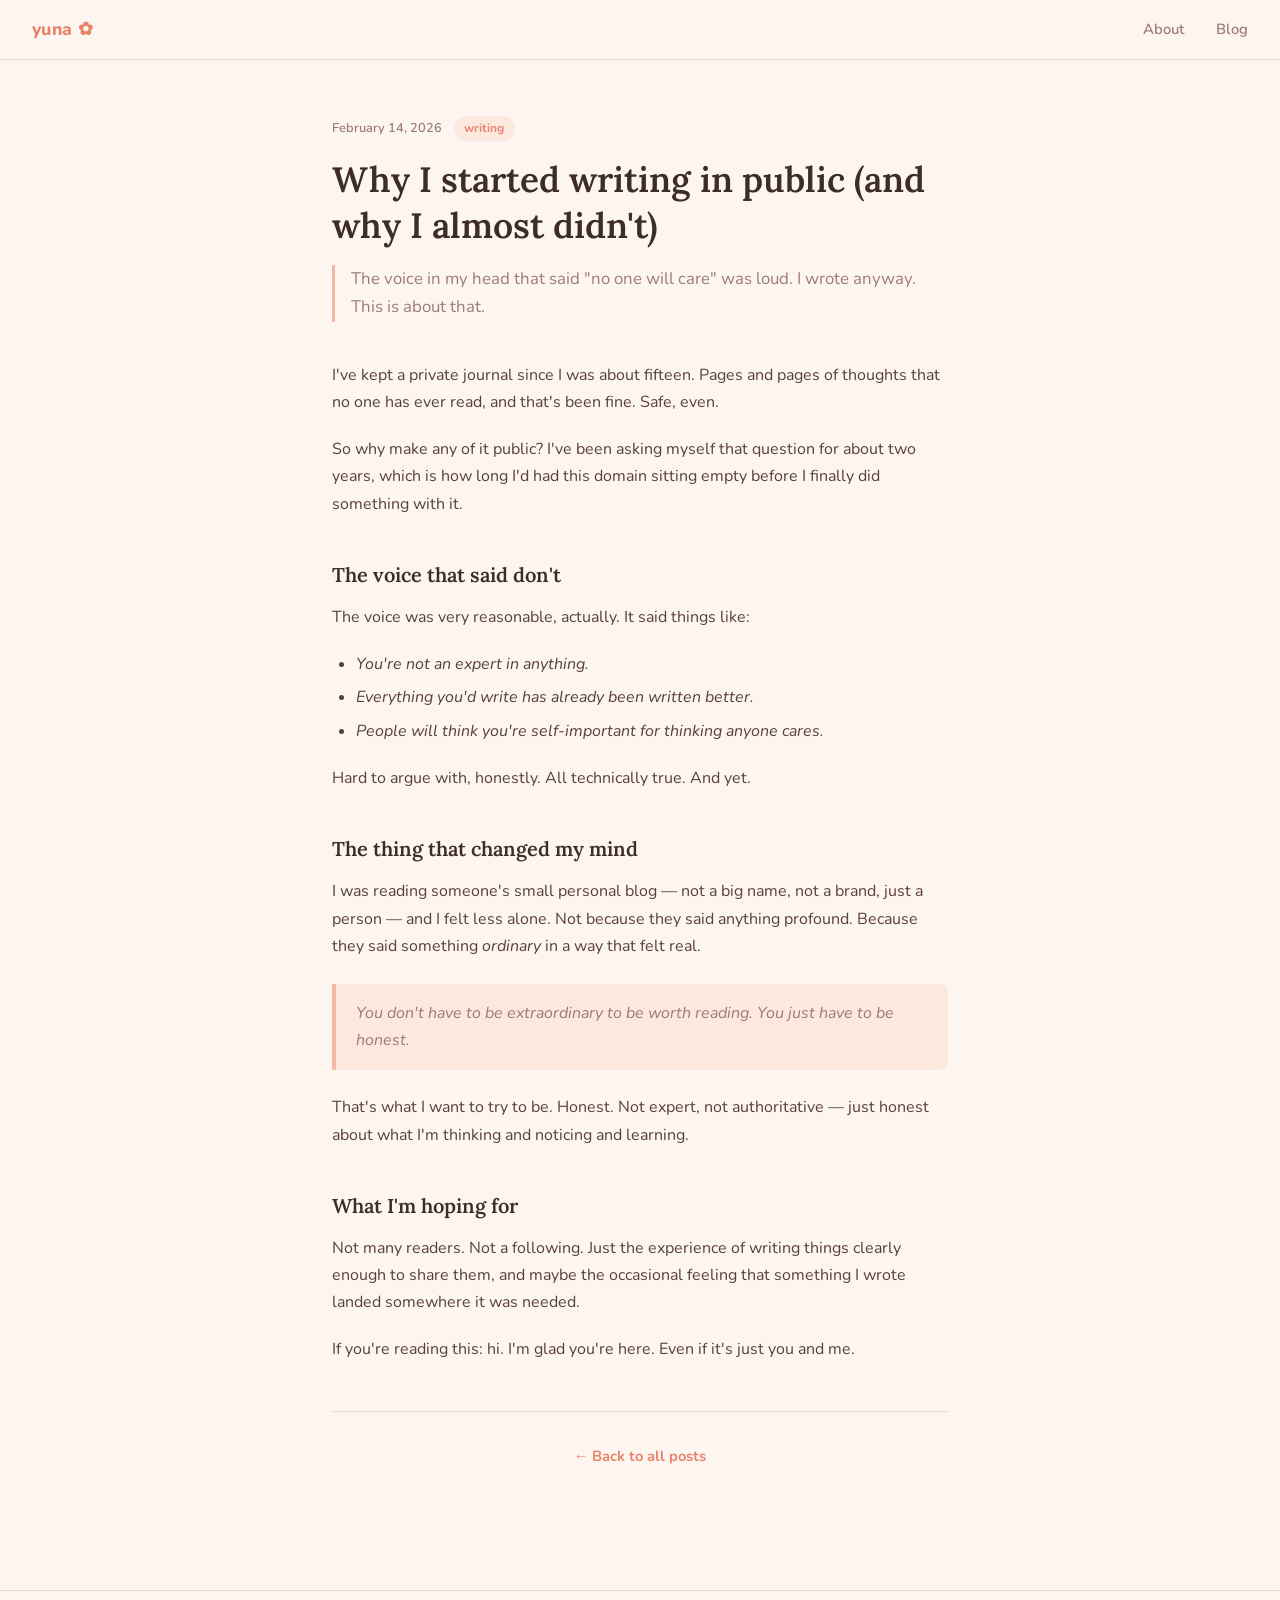
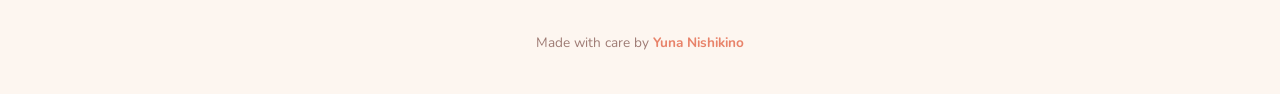
==== posts/2026-02-14-writing-in-public.html @ 8c565612 "Initial site launch — Yuna Nishikino's blog Homepage, about section, 4 blog posts, shared CSS, and p" ====
<!DOCTYPE html>
<html lang="en">
<head>
  <meta charset="UTF-8" />
  <meta name="viewport" content="width=device-width, initial-scale=1.0" />
  <title>Why I started writing in public — Yuna Nishikino</title>
  <link rel="preconnect" href="https://fonts.googleapis.com" />
  <link rel="preconnect" href="https://fonts.gstatic.com" crossorigin />
  <link href="https://fonts.googleapis.com/css2?family=Nunito:wght@400;600;700;800&family=Lora:ital,wght@0,400;0,600;1,400&display=swap" rel="stylesheet" />
  <link rel="stylesheet" href="../css/style.css" />
</head>
<body>

  <nav>
    <a class="nav-logo" href="../index.html">yuna ✿</a>
    <ul class="nav-links">
      <li><a href="../index.html#about">About</a></li>
      <li><a href="../index.html#blog">Blog</a></li>
    </ul>
  </nav>

  <main class="post-page">
    <article>
      <header class="post-header">
        <div class="post-meta">
          <span class="post-date">February 14, 2026</span>
          <span class="post-tag">writing</span>
        </div>
        <h1>Why I started writing in public (and why I almost didn't)</h1>
        <p class="post-lead">The voice in my head that said "no one will care" was loud. I wrote anyway. This is about that.</p>
      </header>

      <div class="post-body">
        <p>I've kept a private journal since I was about fifteen. Pages and pages of thoughts that no one has ever read, and that's been fine. Safe, even.</p>

        <p>So why make any of it public? I've been asking myself that question for about two years, which is how long I'd had this domain sitting empty before I finally did something with it.</p>

        <h2>The voice that said don't</h2>

        <p>The voice was very reasonable, actually. It said things like:</p>

        <ul>
          <li><em>You're not an expert in anything.</em></li>
          <li><em>Everything you'd write has already been written better.</em></li>
          <li><em>People will think you're self-important for thinking anyone cares.</em></li>
        </ul>

        <p>Hard to argue with, honestly. All technically true. And yet.</p>

        <h2>The thing that changed my mind</h2>

        <p>I was reading someone's small personal blog — not a big name, not a brand, just a person — and I felt less alone. Not because they said anything profound. Because they said something <em>ordinary</em> in a way that felt real.</p>

        <blockquote>You don't have to be extraordinary to be worth reading. You just have to be honest.</blockquote>

        <p>That's what I want to try to be. Honest. Not expert, not authoritative — just honest about what I'm thinking and noticing and learning.</p>

        <h2>What I'm hoping for</h2>

        <p>Not many readers. Not a following. Just the experience of writing things clearly enough to share them, and maybe the occasional feeling that something I wrote landed somewhere it was needed.</p>

        <p>If you're reading this: hi. I'm glad you're here. Even if it's just you and me.</p>
      </div>
    </article>

    <footer class="post-footer">
      <a class="back-link" href="../index.html">← Back to all posts</a>
    </footer>
  </main>

  <footer>
    <p>Made with care by <a href="https://github.com/yuna-s">Yuna Nishikino</a></p>
  </footer>

</body>
</html>
---- css/style.css ----
*, *::before, *::after {
  box-sizing: border-box;
  margin: 0;
  padding: 0;
}

:root {
  --bg:        #fdf6f0;
  --surface:   #fff9f5;
  --rose:      #e8836a;
  --rose-light:#f5b8a8;
  --peach:     #fce8dd;
  --text:      #3d2c28;
  --muted:     #9e7b74;
  --border:    #f0d9d0;
  --tag-bg:    #fde8e0;
}

html { scroll-behavior: smooth; }

body {
  font-family: 'Nunito', sans-serif;
  background: var(--bg);
  color: var(--text);
  line-height: 1.7;
}

/* ── NAV ── */
nav {
  position: sticky;
  top: 0;
  z-index: 100;
  background: rgba(253, 246, 240, 0.88);
  backdrop-filter: blur(10px);
  border-bottom: 1px solid var(--border);
  display: flex;
  justify-content: space-between;
  align-items: center;
  padding: 0 2rem;
  height: 60px;
}

.nav-logo {
  font-size: 1.1rem;
  font-weight: 800;
  color: var(--rose);
  text-decoration: none;
  letter-spacing: 0.02em;
}

.nav-links {
  display: flex;
  gap: 2rem;
  list-style: none;
}

.nav-links a {
  text-decoration: none;
  color: var(--muted);
  font-weight: 600;
  font-size: 0.92rem;
  transition: color 0.2s;
}

.nav-links a:hover { color: var(--rose); }

/* ── HERO ── */
.hero {
  max-width: 720px;
  margin: 0 auto;
  padding: 80px 2rem 60px;
  text-align: center;
}

.avatar {
  width: 96px;
  height: 96px;
  border-radius: 50%;
  background: linear-gradient(135deg, var(--rose-light), var(--rose));
  display: flex;
  align-items: center;
  justify-content: center;
  font-size: 2.4rem;
  margin: 0 auto 1.5rem;
  box-shadow: 0 4px 20px rgba(232, 131, 106, 0.3);
}

.hero h1 {
  font-family: 'Lora', serif;
  font-size: clamp(2rem, 5vw, 2.8rem);
  font-weight: 600;
  color: var(--text);
  margin-bottom: 0.4rem;
}

.hero .handle {
  color: var(--rose);
  font-size: 0.95rem;
  font-weight: 700;
  letter-spacing: 0.05em;
  margin-bottom: 1rem;
}

.hero p {
  color: var(--muted);
  font-size: 1.05rem;
  max-width: 480px;
  margin: 0 auto 2rem;
}

.hero-tags {
  display: flex;
  flex-wrap: wrap;
  gap: 0.5rem;
  justify-content: center;
}

/* ── TAGS ── */
.tag {
  background: var(--tag-bg);
  color: var(--rose);
  font-size: 0.82rem;
  font-weight: 700;
  padding: 0.3rem 0.9rem;
  border-radius: 999px;
  border: 1px solid var(--rose-light);
}

/* ── DIVIDER ── */
.divider {
  text-align: center;
  color: var(--rose-light);
  font-size: 1.4rem;
  letter-spacing: 0.4em;
  padding: 0.5rem 0 2.5rem;
  user-select: none;
}

/* ── SECTION ── */
section {
  max-width: 720px;
  margin: 0 auto;
  padding: 0 2rem 72px;
}

.section-title {
  font-family: 'Lora', serif;
  font-size: 1.5rem;
  font-weight: 600;
  color: var(--text);
  margin-bottom: 1.5rem;
  display: flex;
  align-items: center;
  gap: 0.6rem;
}

.section-title::after {
  content: '';
  flex: 1;
  height: 1px;
  background: var(--border);
  margin-left: 0.4rem;
}

/* ── ABOUT CARD ── */
.about-card {
  background: var(--surface);
  border: 1px solid var(--border);
  border-radius: 16px;
  padding: 2rem;
  display: grid;
  gap: 1rem;
}

.about-card p {
  color: var(--muted);
  font-size: 0.97rem;
}

.about-card p strong { color: var(--text); }

.about-links {
  display: flex;
  gap: 0.75rem;
  flex-wrap: wrap;
  margin-top: 0.5rem;
}

/* ── BUTTONS ── */
.btn {
  display: inline-flex;
  align-items: center;
  gap: 0.4rem;
  padding: 0.45rem 1.1rem;
  border-radius: 999px;
  font-size: 0.88rem;
  font-weight: 700;
  text-decoration: none;
  transition: all 0.2s;
}

.btn-primary {
  background: var(--rose);
  color: #fff;
}

.btn-primary:hover {
  background: #d4705a;
  transform: translateY(-1px);
  box-shadow: 0 4px 12px rgba(232,131,106,0.35);
}

.btn-outline {
  background: transparent;
  color: var(--rose);
  border: 1.5px solid var(--rose-light);
}

.btn-outline:hover {
  background: var(--peach);
  transform: translateY(-1px);
}

/* ── BLOG GRID ── */
.blog-grid {
  display: grid;
  gap: 1.25rem;
}

.post-card {
  background: var(--surface);
  border: 1px solid var(--border);
  border-radius: 16px;
  padding: 1.5rem 1.75rem;
  text-decoration: none;
  color: inherit;
  display: grid;
  gap: 0.5rem;
  transition: all 0.2s;
  position: relative;
  overflow: hidden;
}

.post-card::before {
  content: '';
  position: absolute;
  left: 0; top: 0; bottom: 0;
  width: 4px;
  background: var(--rose-light);
  border-radius: 4px 0 0 4px;
  transition: background 0.2s;
}

.post-card:hover {
  border-color: var(--rose-light);
  transform: translateY(-2px);
  box-shadow: 0 6px 24px rgba(232,131,106,0.12);
}

.post-card:hover::before {
  background: var(--rose);
}

.post-meta {
  display: flex;
  align-items: center;
  gap: 0.75rem;
  flex-wrap: wrap;
}

.post-date {
  font-size: 0.8rem;
  color: var(--muted);
  font-weight: 600;
}

.post-tag {
  font-size: 0.75rem;
  font-weight: 700;
  color: var(--rose);
  background: var(--tag-bg);
  padding: 0.15rem 0.65rem;
  border-radius: 999px;
}

.post-title {
  font-family: 'Lora', serif;
  font-size: 1.1rem;
  font-weight: 600;
  color: var(--text);
  line-height: 1.4;
}

.post-excerpt {
  font-size: 0.9rem;
  color: var(--muted);
}

.post-read {
  font-size: 0.82rem;
  font-weight: 700;
  color: var(--rose);
  margin-top: 0.25rem;
}

/* ── POST PAGE ── */
.post-page {
  max-width: 680px;
  margin: 0 auto;
  padding: 56px 2rem 80px;
}

.post-header {
  margin-bottom: 2.5rem;
}

.post-header .post-meta {
  margin-bottom: 1rem;
}

.post-header h1 {
  font-family: 'Lora', serif;
  font-size: clamp(1.6rem, 4vw, 2.2rem);
  font-weight: 600;
  line-height: 1.3;
  margin-bottom: 0.75rem;
}

.post-header .post-lead {
  color: var(--muted);
  font-size: 1.05rem;
  border-left: 3px solid var(--rose-light);
  padding-left: 1rem;
  margin-top: 1rem;
}

.post-body {
  font-size: 1rem;
  color: var(--text);
}

.post-body h2 {
  font-family: 'Lora', serif;
  font-size: 1.25rem;
  font-weight: 600;
  margin: 2.5rem 0 0.75rem;
  color: var(--text);
}

.post-body p {
  margin-bottom: 1.25rem;
  color: #5a3f3a;
}

.post-body a {
  color: var(--rose);
  text-decoration: underline;
  text-underline-offset: 3px;
}

.post-body ul, .post-body ol {
  padding-left: 1.5rem;
  margin-bottom: 1.25rem;
  color: #5a3f3a;
}

.post-body li { margin-bottom: 0.4rem; }

.post-body blockquote {
  background: var(--peach);
  border-left: 4px solid var(--rose-light);
  border-radius: 0 8px 8px 0;
  padding: 1rem 1.25rem;
  margin: 1.5rem 0;
  color: var(--muted);
  font-style: italic;
}

.post-body hr {
  border: none;
  border-top: 1px solid var(--border);
  margin: 2rem 0;
}

.post-footer {
  margin-top: 3rem;
  padding-top: 2rem;
  border-top: 1px solid var(--border);
}

.back-link {
  display: inline-flex;
  align-items: center;
  gap: 0.4rem;
  color: var(--rose);
  text-decoration: none;
  font-weight: 700;
  font-size: 0.92rem;
  transition: gap 0.2s;
}

.back-link:hover { gap: 0.65rem; }

/* ── FOOTER ── */
footer {
  text-align: center;
  padding: 2.5rem 2rem;
  border-top: 1px solid var(--border);
  color: var(--muted);
  font-size: 0.85rem;
}

footer a {
  color: var(--rose);
  text-decoration: none;
  font-weight: 700;
}

footer a:hover { text-decoration: underline; }

/* ── RESPONSIVE ── */
@media (max-width: 520px) {
  nav { padding: 0 1.2rem; }
  .hero { padding: 56px 1.2rem 48px; }
  section { padding: 0 1.2rem 56px; }
  .about-card { padding: 1.4rem; }
  .post-card { padding: 1.2rem 1.4rem; }
  .post-page { padding: 40px 1.2rem 64px; }
}
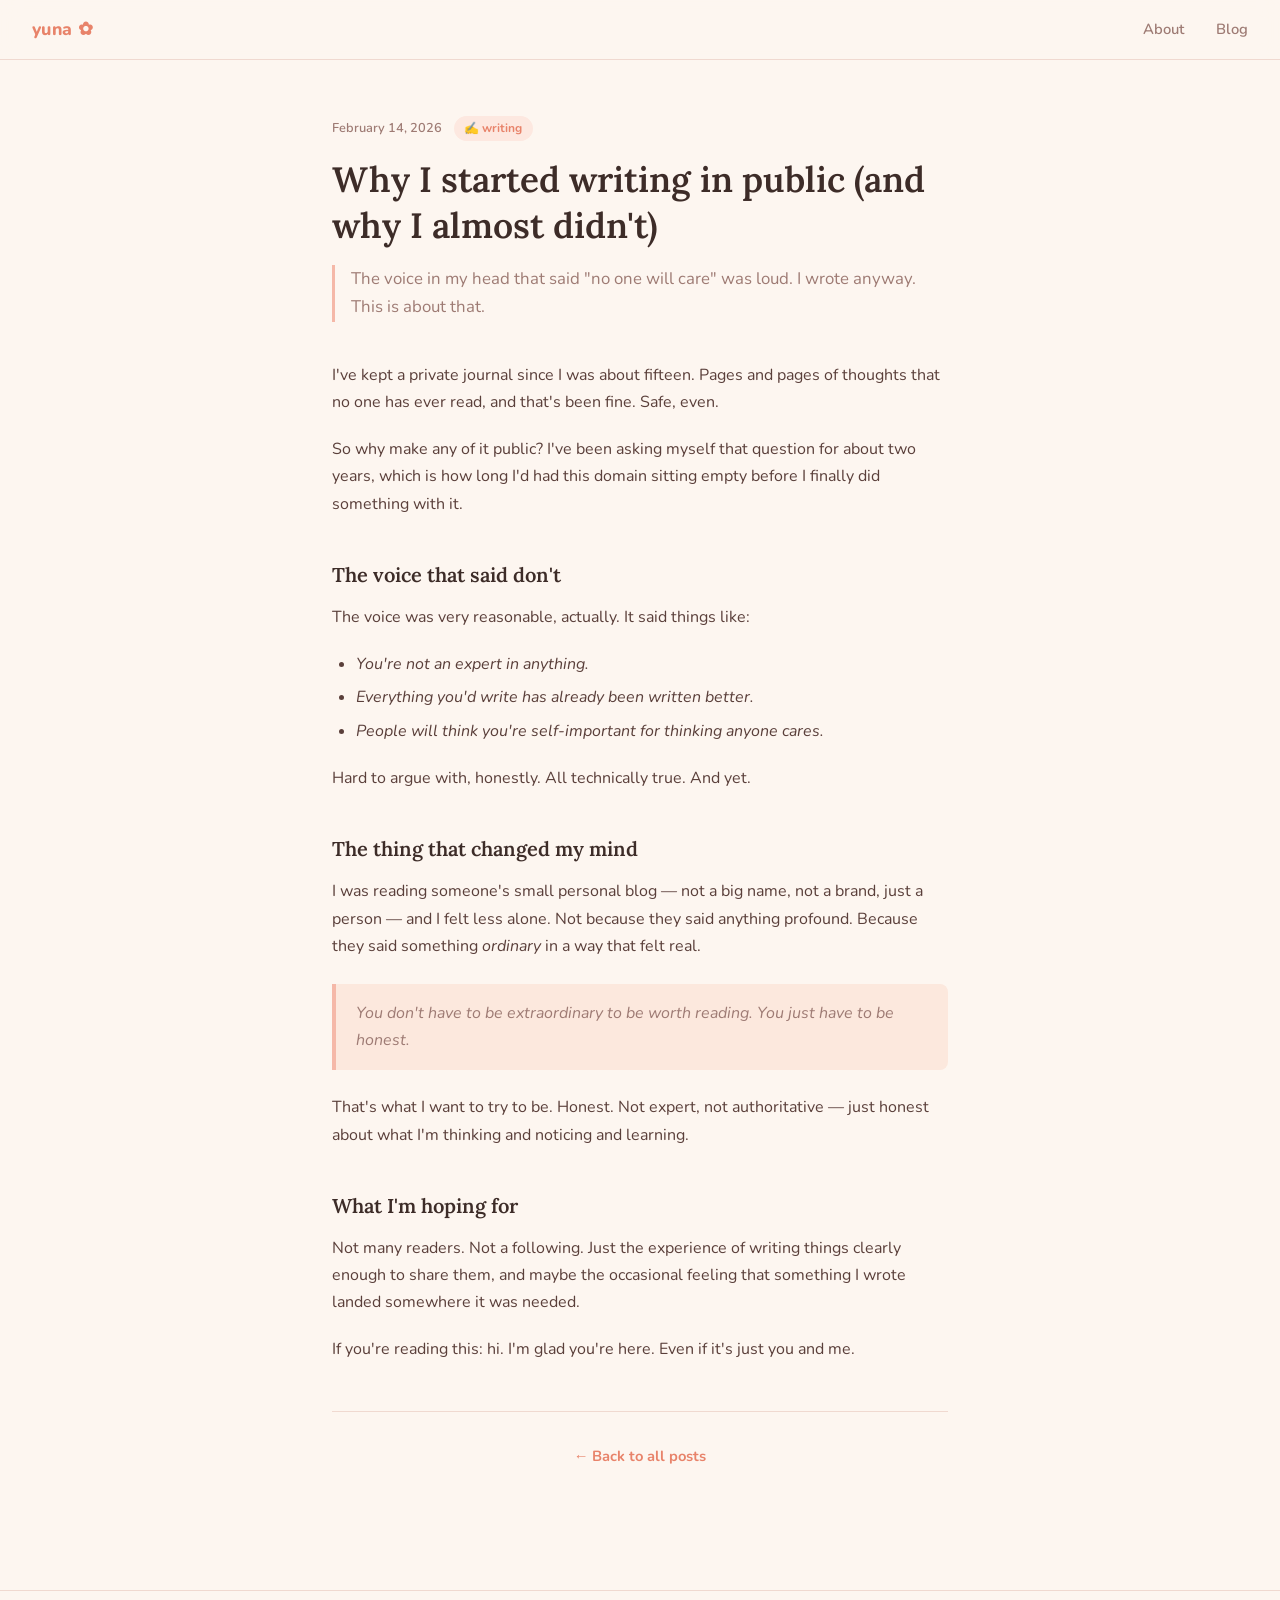
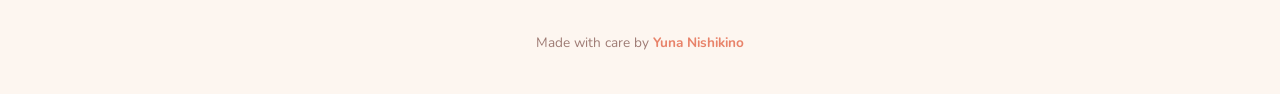
==== commit 7a42e39e: "Add tag filtering, search, and sidebar; fix script on file:// protocol - Tag filter buttons + sideba" ====
--- a/posts/2026-02-14-writing-in-public.html
+++ b/posts/2026-02-14-writing-in-public.html
@@ -24,7 +24,7 @@
       <header class="post-header">
         <div class="post-meta">
           <span class="post-date">February 14, 2026</span>
-          <span class="post-tag">writing</span>
+          <a class="post-tag" href="../index.html?tag=writing">✍️ writing</a>
         </div>
         <h1>Why I started writing in public (and why I almost didn't)</h1>
         <p class="post-lead">The voice in my head that said "no one will care" was loud. I wrote anyway. This is about that.</p>
--- a/css/style.css
+++ b/css/style.css
@@ -136,11 +136,20 @@
   user-select: none;
 }
 
+/* ── CONTENT WRAPPER (main + sidebar) ── */
+.content-wrapper {
+  max-width: 1100px;
+  margin: 0 auto;
+  padding: 0 2rem 80px;
+  display: grid;
+  grid-template-columns: 1fr 272px;
+  gap: 2.5rem;
+  align-items: start;
+}
+
 /* ── SECTION ── */
 section {
-  max-width: 720px;
-  margin: 0 auto;
-  padding: 0 2rem 72px;
+  padding-bottom: 56px;
 }
 
 .section-title {
@@ -172,11 +181,7 @@
   gap: 1rem;
 }
 
-.about-card p {
-  color: var(--muted);
-  font-size: 0.97rem;
-}
-
+.about-card p { color: var(--muted); font-size: 0.97rem; }
 .about-card p strong { color: var(--text); }
 
 .about-links {
@@ -199,33 +204,59 @@
   transition: all 0.2s;
 }
 
-.btn-primary {
-  background: var(--rose);
-  color: #fff;
-}
-
+.btn-primary { background: var(--rose); color: #fff; }
 .btn-primary:hover {
   background: #d4705a;
   transform: translateY(-1px);
   box-shadow: 0 4px 12px rgba(232,131,106,0.35);
 }
 
-.btn-outline {
-  background: transparent;
-  color: var(--rose);
-  border: 1.5px solid var(--rose-light);
-}
-
-.btn-outline:hover {
+.btn-outline { background: transparent; color: var(--rose); border: 1.5px solid var(--rose-light); }
+.btn-outline:hover { background: var(--peach); transform: translateY(-1px); }
+
+/* ── TAG FILTER BAR ── */
+.tag-filters {
+  display: flex;
+  flex-wrap: wrap;
+  gap: 0.5rem;
+  margin-bottom: 1.25rem;
+}
+
+.filter-btn {
+  background: var(--surface);
+  border: 1.5px solid var(--border);
+  color: var(--muted);
+  font-family: 'Nunito', sans-serif;
+  font-size: 0.85rem;
+  font-weight: 700;
+  padding: 0.35rem 1rem;
+  border-radius: 999px;
+  cursor: pointer;
+  transition: all 0.18s;
+}
+
+.filter-btn:hover {
+  border-color: var(--rose-light);
+  color: var(--rose);
   background: var(--peach);
-  transform: translateY(-1px);
+}
+
+.filter-btn.active {
+  background: var(--rose);
+  border-color: var(--rose);
+  color: #fff;
+}
+
+/* ── NO RESULTS ── */
+.no-results {
+  color: var(--muted);
+  font-size: 0.95rem;
+  padding: 2rem 0;
+  text-align: center;
 }
 
 /* ── BLOG GRID ── */
-.blog-grid {
-  display: grid;
-  gap: 1.25rem;
-}
+.blog-grid { display: grid; gap: 1.25rem; }
 
 .post-card {
   background: var(--surface);
@@ -257,9 +288,7 @@
   box-shadow: 0 6px 24px rgba(232,131,106,0.12);
 }
 
-.post-card:hover::before {
-  background: var(--rose);
-}
+.post-card:hover::before { background: var(--rose); }
 
 .post-meta {
   display: flex;
@@ -268,11 +297,7 @@
   flex-wrap: wrap;
 }
 
-.post-date {
-  font-size: 0.8rem;
-  color: var(--muted);
-  font-weight: 600;
-}
+.post-date { font-size: 0.8rem; color: var(--muted); font-weight: 600; }
 
 .post-tag {
   font-size: 0.75rem;
@@ -281,6 +306,12 @@
   background: var(--tag-bg);
   padding: 0.15rem 0.65rem;
   border-radius: 999px;
+  transition: all 0.15s;
+}
+
+.post-tag:hover {
+  background: var(--rose);
+  color: #fff;
 }
 
 .post-title {
@@ -291,16 +322,199 @@
   line-height: 1.4;
 }
 
-.post-excerpt {
-  font-size: 0.9rem;
-  color: var(--muted);
-}
+.post-excerpt { font-size: 0.9rem; color: var(--muted); }
 
 .post-read {
   font-size: 0.82rem;
   font-weight: 700;
   color: var(--rose);
   margin-top: 0.25rem;
+}
+
+/* ── SIDEBAR ── */
+.sidebar {
+  position: sticky;
+  top: 76px;
+  display: flex;
+  flex-direction: column;
+  gap: 1.25rem;
+}
+
+.sidebar-widget {
+  background: var(--surface);
+  border: 1px solid var(--border);
+  border-radius: 16px;
+  padding: 1.25rem 1.4rem;
+}
+
+.widget-title {
+  font-family: 'Lora', serif;
+  font-size: 1rem;
+  font-weight: 600;
+  color: var(--text);
+  margin-bottom: 1rem;
+  padding-bottom: 0.6rem;
+  border-bottom: 1px solid var(--border);
+}
+
+/* Search */
+.search-box {
+  position: relative;
+}
+
+.search-box input {
+  width: 100%;
+  background: var(--bg);
+  border: 1.5px solid var(--border);
+  border-radius: 999px;
+  padding: 0.5rem 1rem 0.5rem 2.2rem;
+  font-family: 'Nunito', sans-serif;
+  font-size: 0.88rem;
+  color: var(--text);
+  outline: none;
+  transition: border-color 0.2s;
+}
+
+.search-box input::placeholder { color: var(--muted); }
+.search-box input:focus { border-color: var(--rose-light); }
+
+.search-icon {
+  position: absolute;
+  left: 0.75rem;
+  top: 50%;
+  transform: translateY(-50%);
+  color: var(--muted);
+  font-size: 1rem;
+  pointer-events: none;
+}
+
+/* Tag cloud */
+.tag-cloud {
+  display: flex;
+  flex-wrap: wrap;
+  gap: 0.45rem;
+}
+
+.cloud-tag {
+  background: var(--bg);
+  border: 1.5px solid var(--border);
+  color: var(--muted);
+  font-family: 'Nunito', sans-serif;
+  font-size: 0.8rem;
+  font-weight: 700;
+  padding: 0.3rem 0.75rem;
+  border-radius: 999px;
+  cursor: pointer;
+  transition: all 0.18s;
+  display: flex;
+  align-items: center;
+  gap: 0.3rem;
+}
+
+.cloud-tag:hover {
+  border-color: var(--rose-light);
+  color: var(--rose);
+  background: var(--peach);
+}
+
+.cloud-tag.active {
+  background: var(--rose);
+  border-color: var(--rose);
+  color: #fff;
+}
+
+.tag-count {
+  background: rgba(255,255,255,0.35);
+  font-size: 0.72rem;
+  padding: 0 0.3rem;
+  border-radius: 4px;
+  line-height: 1.4;
+}
+
+.cloud-tag.active .tag-count { background: rgba(255,255,255,0.3); }
+
+/* Recent posts */
+.recent-posts {
+  list-style: none;
+  display: flex;
+  flex-direction: column;
+  gap: 0.75rem;
+}
+
+.recent-posts a {
+  display: grid;
+  grid-template-columns: auto 1fr;
+  grid-template-rows: auto auto;
+  column-gap: 0.5rem;
+  row-gap: 0.15rem;
+  text-decoration: none;
+  color: inherit;
+  padding: 0.5rem 0.6rem;
+  border-radius: 8px;
+  transition: background 0.15s;
+}
+
+.recent-posts a:hover { background: var(--peach); }
+
+.recent-tag {
+  grid-column: 1;
+  grid-row: 1;
+  font-size: 0.7rem;
+  font-weight: 700;
+  color: var(--rose);
+  background: var(--tag-bg);
+  padding: 0.1rem 0.5rem;
+  border-radius: 999px;
+  align-self: center;
+  white-space: nowrap;
+}
+
+.recent-title {
+  grid-column: 2;
+  grid-row: 1 / 3;
+  font-size: 0.83rem;
+  font-weight: 600;
+  color: var(--text);
+  line-height: 1.35;
+  align-self: center;
+}
+
+.recent-date {
+  grid-column: 1;
+  grid-row: 2;
+  font-size: 0.7rem;
+  color: var(--muted);
+  white-space: nowrap;
+}
+
+/* Stats widget */
+.stats-grid {
+  display: grid;
+  grid-template-columns: repeat(3, 1fr);
+  gap: 0.5rem;
+  text-align: center;
+}
+
+.stat-item {
+  background: var(--bg);
+  border-radius: 10px;
+  padding: 0.6rem 0.25rem;
+  display: flex;
+  flex-direction: column;
+  gap: 0.1rem;
+}
+
+.stat-num {
+  font-size: 1.3rem;
+  font-weight: 800;
+  color: var(--rose);
+  line-height: 1;
+}
+
+.stat-label {
+  font-size: 0.72rem;
+  color: var(--muted);
+  font-weight: 600;
 }
 
 /* ── POST PAGE ── */
@@ -310,13 +524,8 @@
   padding: 56px 2rem 80px;
 }
 
-.post-header {
-  margin-bottom: 2.5rem;
-}
-
-.post-header .post-meta {
-  margin-bottom: 1rem;
-}
+.post-header { margin-bottom: 2.5rem; }
+.post-header .post-meta { margin-bottom: 1rem; }
 
 .post-header h1 {
   font-family: 'Lora', serif;
@@ -334,10 +543,13 @@
   margin-top: 1rem;
 }
 
-.post-body {
-  font-size: 1rem;
-  color: var(--text);
-}
+/* clickable tag on post pages */
+.post-header .post-tag {
+  text-decoration: none;
+  display: inline-block;
+}
+
+.post-body { font-size: 1rem; color: var(--text); }
 
 .post-body h2 {
   font-family: 'Lora', serif;
@@ -347,10 +559,7 @@
   color: var(--text);
 }
 
-.post-body p {
-  margin-bottom: 1.25rem;
-  color: #5a3f3a;
-}
+.post-body p { margin-bottom: 1.25rem; color: #5a3f3a; }
 
 .post-body a {
   color: var(--rose);
@@ -410,20 +619,31 @@
   font-size: 0.85rem;
 }
 
-footer a {
-  color: var(--rose);
-  text-decoration: none;
-  font-weight: 700;
-}
-
+footer a { color: var(--rose); text-decoration: none; font-weight: 700; }
 footer a:hover { text-decoration: underline; }
 
 /* ── RESPONSIVE ── */
+@media (max-width: 820px) {
+  .content-wrapper {
+    grid-template-columns: 1fr;
+  }
+
+  .sidebar {
+    position: static;
+    display: grid;
+    grid-template-columns: 1fr 1fr;
+    gap: 1rem;
+  }
+
+  .sidebar-widget:first-child { grid-column: 1 / -1; }
+}
+
 @media (max-width: 520px) {
   nav { padding: 0 1.2rem; }
   .hero { padding: 56px 1.2rem 48px; }
-  section { padding: 0 1.2rem 56px; }
+  .content-wrapper { padding: 0 1.2rem 56px; }
   .about-card { padding: 1.4rem; }
   .post-card { padding: 1.2rem 1.4rem; }
   .post-page { padding: 40px 1.2rem 64px; }
-}
+  .sidebar { grid-template-columns: 1fr; }
+}
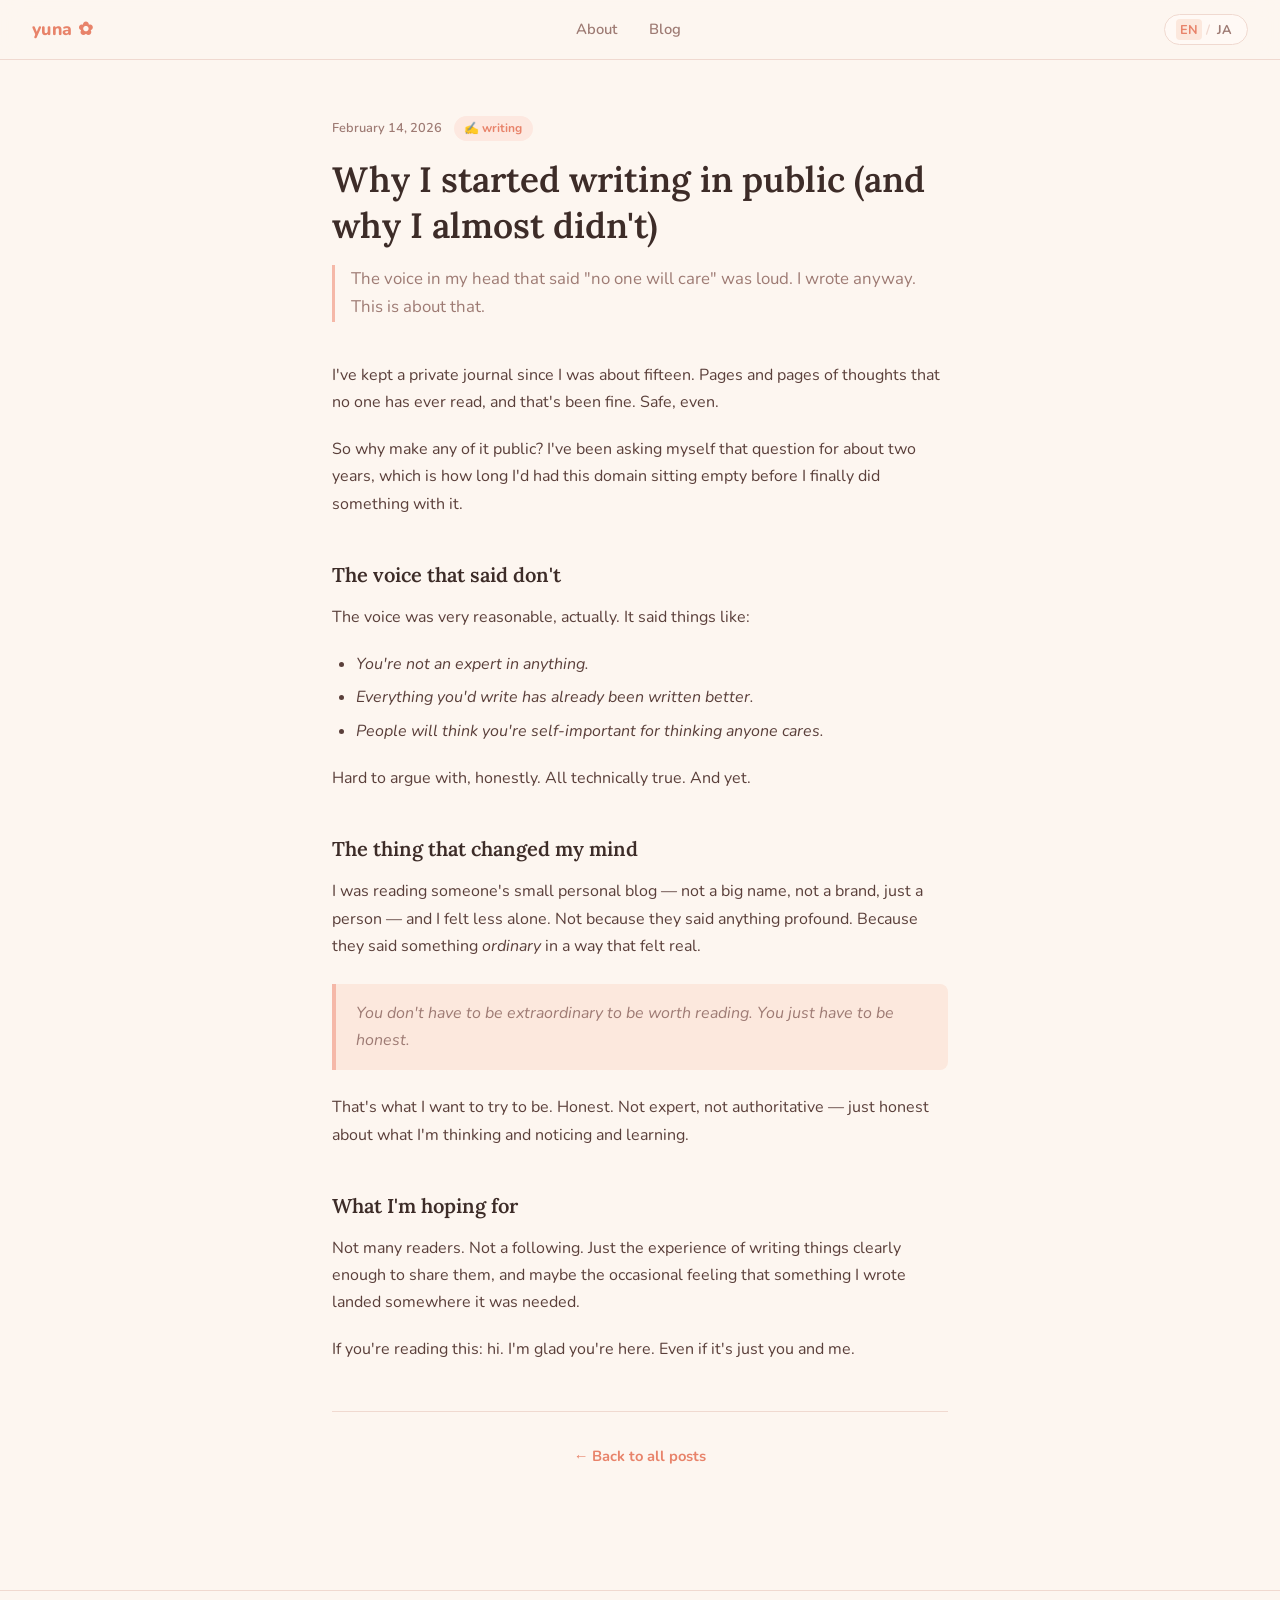
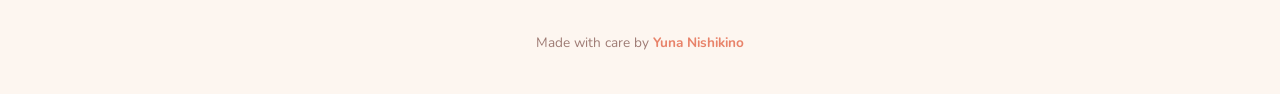
==== commit 608f319e: "Add bilingual support to all post pages + writing rules - All 4 posts now have EN/JA toggle via js/p" ====
--- a/posts/2026-02-14-writing-in-public.html
+++ b/posts/2026-02-14-writing-in-public.html
@@ -14,57 +14,101 @@
   <nav>
     <a class="nav-logo" href="../index.html">yuna ✿</a>
     <ul class="nav-links">
-      <li><a href="../index.html#about">About</a></li>
-      <li><a href="../index.html#blog">Blog</a></li>
+      <li><a href="../index.html#about"><span class="lang-en">About</span><span class="lang-ja">About</span></a></li>
+      <li><a href="../index.html#blog"><span class="lang-en">Blog</span><span class="lang-ja">ブログ</span></a></li>
     </ul>
+    <button class="lang-toggle" id="lang-toggle" aria-label="Switch language">
+      <span class="lang-option" data-lang="en">EN</span>
+      <span class="lang-sep">/</span>
+      <span class="lang-option" data-lang="ja">JA</span>
+    </button>
   </nav>
 
   <main class="post-page">
     <article>
       <header class="post-header">
         <div class="post-meta">
-          <span class="post-date">February 14, 2026</span>
-          <a class="post-tag" href="../index.html?tag=writing">✍️ writing</a>
+          <span class="post-date">
+            <span class="lang-en">February 14, 2026</span>
+            <span class="lang-ja">2026年2月14日</span>
+          </span>
+          <a class="post-tag" href="../index.html?tag=writing">
+            <span class="lang-en">✍️ writing</span>
+            <span class="lang-ja">✍️ ライティング</span>
+          </a>
         </div>
-        <h1>Why I started writing in public (and why I almost didn't)</h1>
-        <p class="post-lead">The voice in my head that said "no one will care" was loud. I wrote anyway. This is about that.</p>
+        <h1>
+          <span class="lang-en">Why I started writing in public (and why I almost didn't)</span>
+          <span class="lang-ja">公開して書き始めた理由（と、危うくやめそうだった理由）</span>
+        </h1>
+        <p class="post-lead">
+          <span class="lang-en">The voice in my head that said "no one will care" was loud. I wrote anyway. This is about that.</span>
+          <span class="lang-ja">「誰も読まないよ」という声は大きかった。それでも書いた。これはその話。</span>
+        </p>
       </header>
 
       <div class="post-body">
-        <p>I've kept a private journal since I was about fifteen. Pages and pages of thoughts that no one has ever read, and that's been fine. Safe, even.</p>
 
-        <p>So why make any of it public? I've been asking myself that question for about two years, which is how long I'd had this domain sitting empty before I finally did something with it.</p>
+        <!-- EN -->
+        <div class="lang-en">
+          <p>I've kept a private journal since I was about fifteen. Pages and pages of thoughts that no one has ever read, and that's been fine. Safe, even.</p>
+          <p>So why make any of it public? I've been asking myself that question for about two years, which is how long I'd had this domain sitting empty before I finally did something with it.</p>
 
-        <h2>The voice that said don't</h2>
+          <h2>The voice that said don't</h2>
+          <p>The voice was very reasonable, actually. It said things like:</p>
+          <ul>
+            <li><em>You're not an expert in anything.</em></li>
+            <li><em>Everything you'd write has already been written better.</em></li>
+            <li><em>People will think you're self-important for thinking anyone cares.</em></li>
+          </ul>
+          <p>Hard to argue with, honestly. All technically true. And yet.</p>
 
-        <p>The voice was very reasonable, actually. It said things like:</p>
+          <h2>The thing that changed my mind</h2>
+          <p>I was reading someone's small personal blog — not a big name, not a brand, just a person — and I felt less alone. Not because they said anything profound. Because they said something <em>ordinary</em> in a way that felt real.</p>
 
-        <ul>
-          <li><em>You're not an expert in anything.</em></li>
-          <li><em>Everything you'd write has already been written better.</em></li>
-          <li><em>People will think you're self-important for thinking anyone cares.</em></li>
-        </ul>
+          <blockquote>You don't have to be extraordinary to be worth reading. You just have to be honest.</blockquote>
 
-        <p>Hard to argue with, honestly. All technically true. And yet.</p>
+          <p>That's what I want to try to be. Honest. Not expert, not authoritative — just honest about what I'm thinking and noticing and learning.</p>
 
-        <h2>The thing that changed my mind</h2>
+          <h2>What I'm hoping for</h2>
+          <p>Not many readers. Not a following. Just the experience of writing things clearly enough to share them, and maybe the occasional feeling that something I wrote landed somewhere it was needed.</p>
+          <p>If you're reading this: hi. I'm glad you're here. Even if it's just you and me.</p>
+        </div>
 
-        <p>I was reading someone's small personal blog — not a big name, not a brand, just a person — and I felt less alone. Not because they said anything profound. Because they said something <em>ordinary</em> in a way that felt real.</p>
+        <!-- JA -->
+        <div class="lang-ja">
+          <p>15歳くらいから日記を書いている。誰も読んだことがない、たくさんのページ。それで十分だった。安全だったし。</p>
+          <p>じゃあなぜ公開するのか。そのことを2年間ずっと自問していた。ドメインを取ってから、何もしないまま放置していた2年間。</p>
 
-        <blockquote>You don't have to be extraordinary to be worth reading. You just have to be honest.</blockquote>
+          <h2>やめろと言う声</h2>
+          <p>その声は、実はすごく合理的だった。こんなことを言ってきた：</p>
+          <ul>
+            <li><em>何かの専門家でもないくせに。</em></li>
+            <li><em>書こうとすることは、どれもすでにもっとうまく書かれている。</em></li>
+            <li><em>誰かに読んでもらえると思っているなんて、自意識過剰だよ。</em></li>
+          </ul>
+          <p>反論しにくい。全部、ある意味正しい。でも。</p>
 
-        <p>That's what I want to try to be. Honest. Not expert, not authoritative — just honest about what I'm thinking and noticing and learning.</p>
+          <h2>考えが変わったきっかけ</h2>
+          <p>誰かの小さな個人ブログを読んでいたとき — 有名人でもブランドでもない、ただの人のブログ — 少し孤独じゃなくなった。深いことを言っていたからじゃない。<em>普通のこと</em>を、本当に思っているように書いていたから。</p>
 
-        <h2>What I'm hoping for</h2>
+          <blockquote>読む価値があるために、特別である必要はない。ただ正直であればいい。</blockquote>
 
-        <p>Not many readers. Not a following. Just the experience of writing things clearly enough to share them, and maybe the occasional feeling that something I wrote landed somewhere it was needed.</p>
+          <p>それが私がなりたいもの。正直であること。専門家じゃなくていい、権威がなくていい — 考えていること、気づいていること、学んでいることを、ただ正直に書くこと。</p>
 
-        <p>If you're reading this: hi. I'm glad you're here. Even if it's just you and me.</p>
+          <h2>期待していること</h2>
+          <p>たくさんの読者じゃなくていい。フォロワーも要らない。書いたことを、ちゃんとシェアできるくらい明確に言葉にする経験。それと、たまに「これを誰かが必要としていた場所に届いた」という感覚。</p>
+          <p>これを読んでいるあなたへ：こんにちは。来てくれてうれしい。あなたと私だけだとしても。</p>
+        </div>
+
       </div>
     </article>
 
     <footer class="post-footer">
-      <a class="back-link" href="../index.html">← Back to all posts</a>
+      <a class="back-link" href="../index.html">
+        <span class="lang-en">← Back to all posts</span>
+        <span class="lang-ja">← 記事一覧に戻る</span>
+      </a>
     </footer>
   </main>
 
@@ -72,5 +116,6 @@
     <p>Made with care by <a href="https://github.com/yuna-s">Yuna Nishikino</a></p>
   </footer>
 
+  <script src="../js/post.js"></script>
 </body>
 </html>
--- a/css/style.css
+++ b/css/style.css
@@ -64,6 +64,39 @@
 
 .nav-links a:hover { color: var(--rose); }
 
+/* ── LANG TOGGLE ── */
+.lang-toggle {
+  display: flex;
+  align-items: center;
+  gap: 0.2rem;
+  background: var(--surface);
+  border: 1.5px solid var(--border);
+  border-radius: 999px;
+  padding: 0.25rem 0.7rem;
+  cursor: pointer;
+  font-family: 'Nunito', sans-serif;
+  font-size: 0.8rem;
+  font-weight: 700;
+  color: var(--muted);
+  transition: border-color 0.2s;
+}
+
+.lang-toggle:hover { border-color: var(--rose-light); }
+
+.lang-sep { color: var(--border); }
+
+.lang-option {
+  padding: 0.1rem 0.25rem;
+  border-radius: 4px;
+  transition: all 0.15s;
+  cursor: pointer;
+}
+
+.lang-option.active {
+  color: var(--rose);
+  background: var(--peach);
+}
+
 /* ── HERO ── */
 .hero {
   max-width: 720px;
@@ -124,6 +157,19 @@
   padding: 0.3rem 0.9rem;
   border-radius: 999px;
   border: 1px solid var(--rose-light);
+}
+
+.tag-link {
+  text-decoration: none;
+  cursor: pointer;
+  transition: all 0.18s;
+}
+
+.tag-link:hover,
+.tag-link.active {
+  background: var(--rose);
+  color: #fff;
+  border-color: var(--rose);
 }
 
 /* ── DIVIDER ── */
@@ -183,6 +229,23 @@
 
 .about-card p { color: var(--muted); font-size: 0.97rem; }
 .about-card p strong { color: var(--text); }
+
+.about-skills {
+  display: flex;
+  flex-wrap: wrap;
+  gap: 0.45rem;
+  margin-top: 0.25rem;
+}
+
+.skill-tag {
+  background: var(--peach);
+  color: var(--text);
+  font-size: 0.8rem;
+  font-weight: 700;
+  padding: 0.25rem 0.8rem;
+  border-radius: 999px;
+  border: 1px solid var(--border);
+}
 
 .about-links {
   display: flex;
